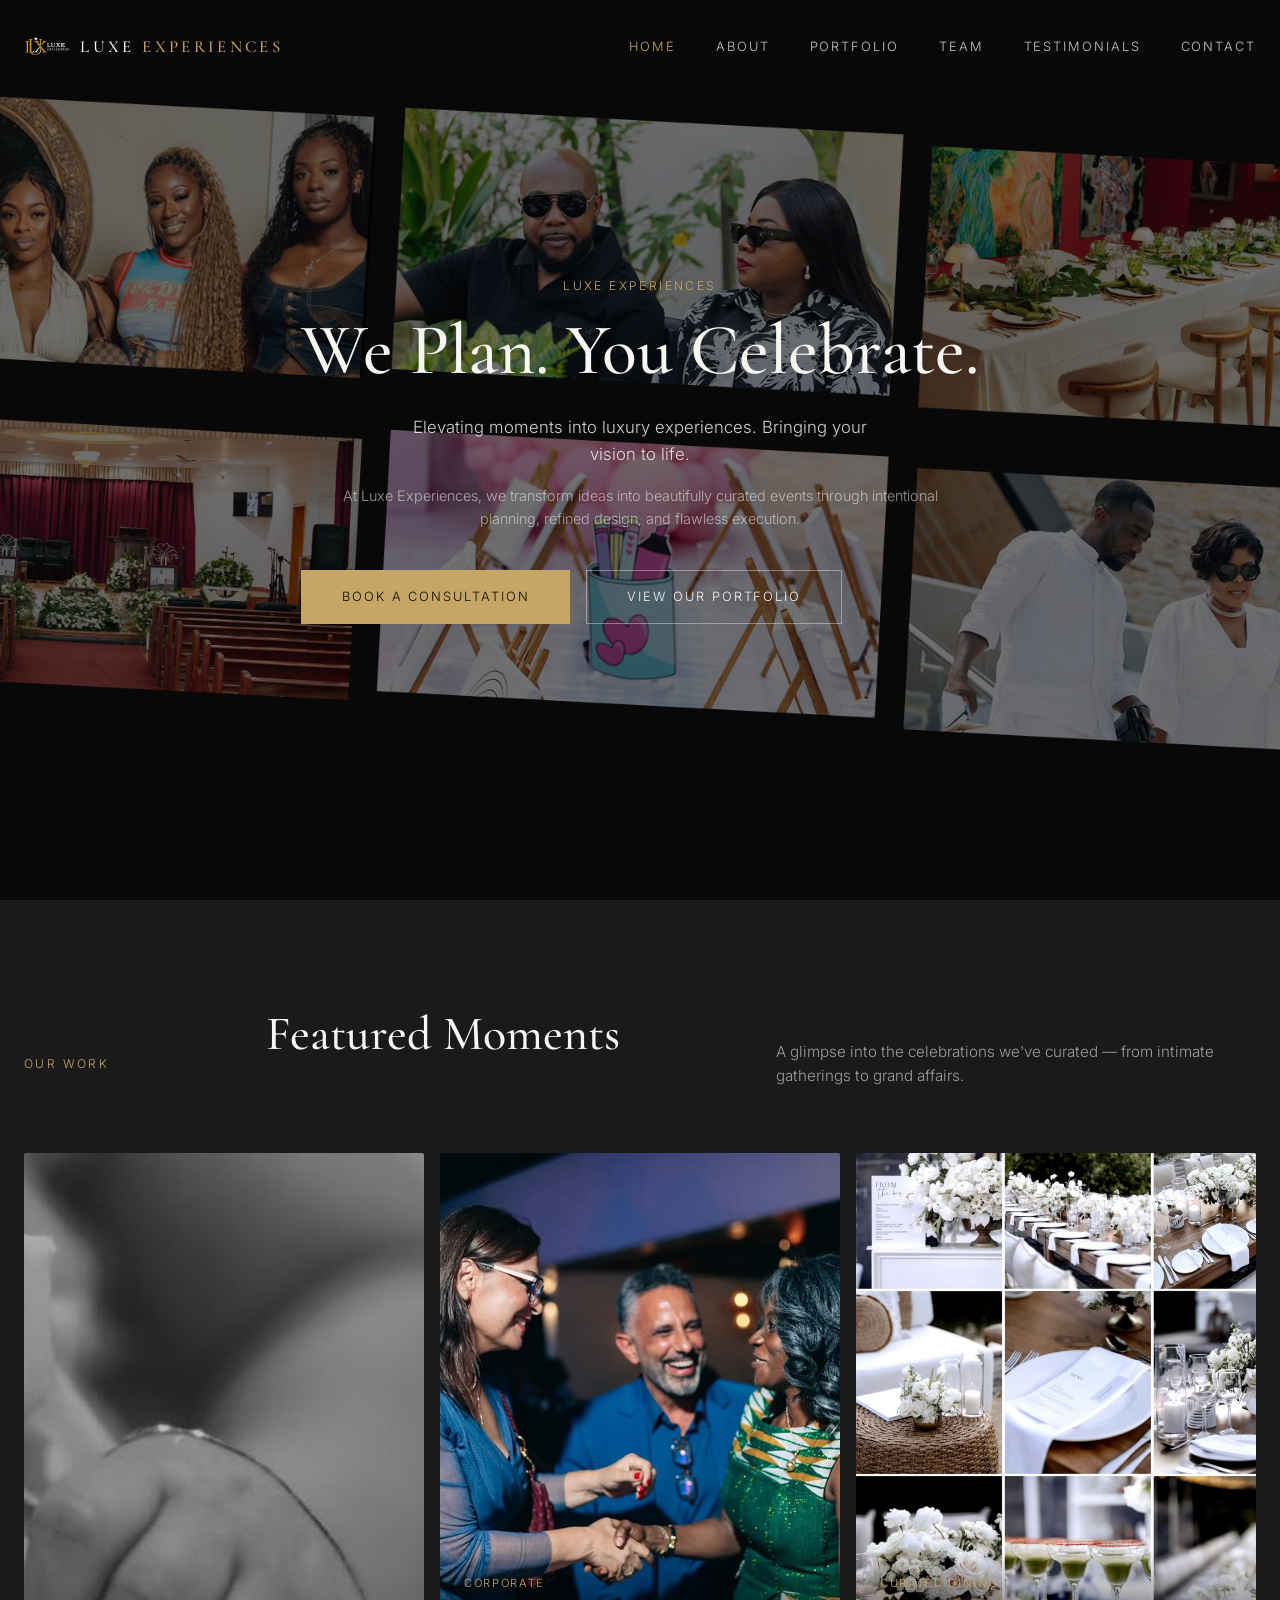
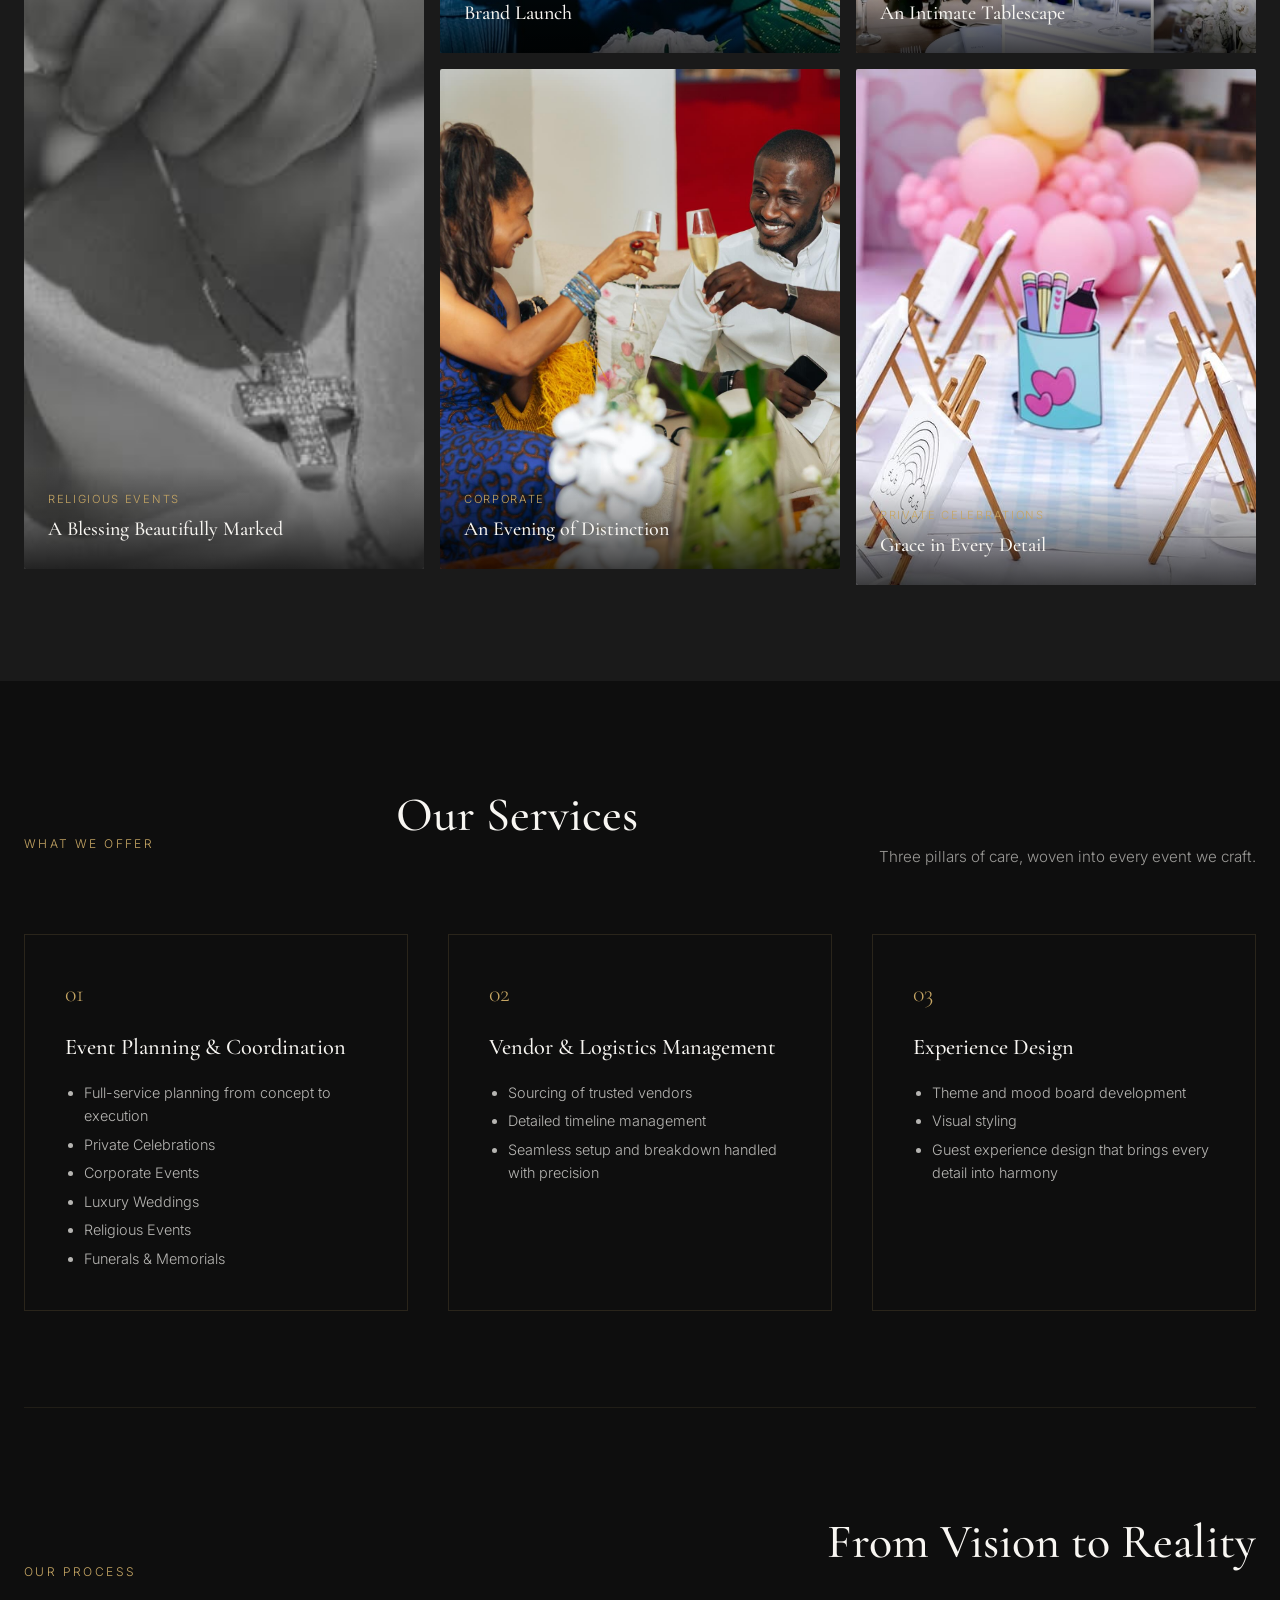
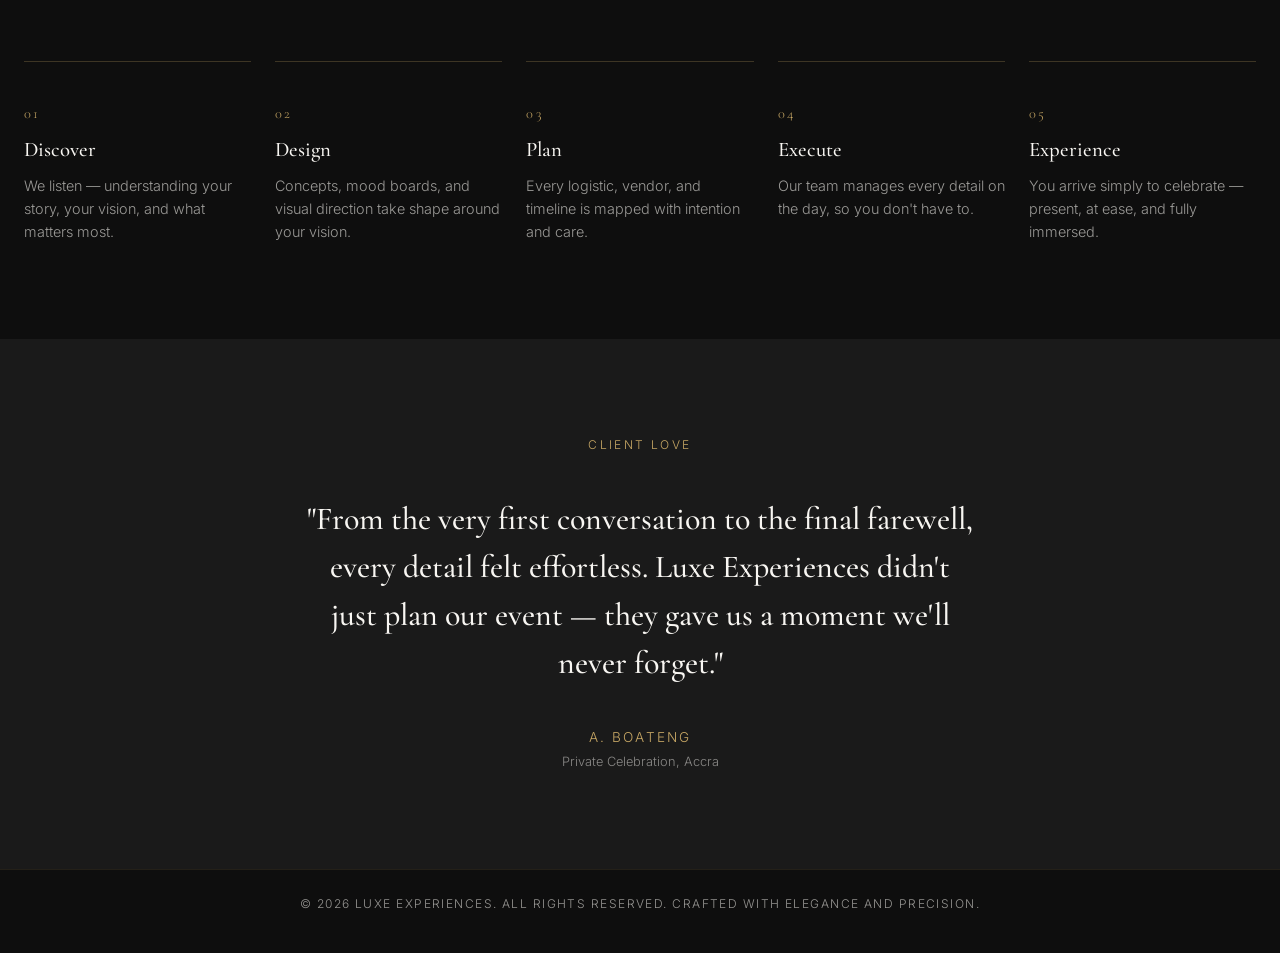
==== index.html @ 65142a52 "first commit" ====
<!DOCTYPE html>
<html lang="en">
<head>
  <meta charset="UTF-8">
  <meta name="viewport" content="width=device-width, initial-scale=1.0">
  <title>Luxe Experiences | We Plan. You Celebrate.</title>
  <meta name="description" content="Luxe Experiences transforms ideas into beautifully curated events through intentional planning, refined design, and flawless execution.">

  <!-- Fonts -->
  <link rel="preconnect" href="https://fonts.googleapis.com">
  <link rel="preconnect" href="https://fonts.gstatic.com" crossorigin>
  <link href="https://fonts.googleapis.com/css2?family=Cormorant+Garamond:wght@400;500;600&family=Inter:wght@300;400;500&display=swap" rel="stylesheet">

  <link rel="stylesheet" href="styles.css">
</head>
<body>

  <!-- NAVIGATION -->
  <header class="navbar" id="navbar">
    <div class="navbar__inner">
      <a href="index.html" class="navbar__logo" aria-label="Luxe Experiences Home">
        <img src="images/LUXELOGO1.png" alt="Luxe Experiences logo" class="navbar__logo-image" loading="eager">
        <span class="navbar__logo-text">LUXE <span>EXPERIENCES</span></span>
      </a>

      <nav class="navbar__nav" id="navMenu">
        <a href="index.html" class="navbar__link is-active">Home</a>
        <a href="about.html" class="navbar__link">About</a>
        <a href="portfolio.html" class="navbar__link">Portfolio</a>
        <a href="team.html" class="navbar__link">Team</a>
        <a href="index.html#testimonials" class="navbar__link">Testimonials</a>
        <a href="contact.html" class="navbar__link">Contact</a>
      </nav>

      <button class="navbar__toggle" id="navToggle" aria-label="Toggle menu">
        <span></span>
        <span></span>
        <span></span>
      </button>
    </div>
  </header>

  <!-- HERO -->
  <section class="hero">
    <video class="hero__video" autoplay muted loop playsinline poster="images/BG.png">
      <source src="videos/AQPv0mEoIbwkGEdhAG0GNsvhoDQxmQTvN8kionqGu3mPEhBcvtvPBBYc5bIisBrTfPJji6EHFLo0l4JbeFa99qG6Ncx6GvEp.mp4" type="video/mp4">
    </video>

    <div class="hero__overlay"></div>

    <div class="hero__content">
      <span class="hero__eyebrow">Luxe Experiences</span>
      <h1 class="hero__title">We Plan. You Celebrate.</h1>
      <p class="hero__subtitle">Elevating moments into luxury experiences. Bringing your vision to life.</p>
      <p class="hero__text">At Luxe Experiences, we transform ideas into beautifully curated events through intentional planning, refined design, and flawless execution.</p>

      <div class="hero__actions">
        <a href="https://forms.gle/at1ZU5YXj3wfWJb46" class="btn btn--primary">Book a Consultation</a>
        <a href="portfolio.html" class="btn btn--secondary">View Our Portfolio</a>
      </div>
    </div>
  </section>


  <!-- FEATURED WORK -->
  <section class="featured" id="featured">
    <div class="featured__inner">
      <div class="featured__header">
        <span class="section__eyebrow">Our Work</span>
        <h2 class="section__title">Featured Moments</h2>
        <p class="section__subtitle">A glimpse into the celebrations we've curated — from intimate gatherings to grand affairs.</p>
      </div>

      <div class="featured__grid">
        <a href="portfolio.html" class="featured__item featured__item--large">
          <img src="images/703120519_18089742926361739_6544501770320551749_n.jpg" alt="Elegant christening celebration setup" loading="lazy">
          <div class="featured__caption">
            <span class="featured__category">Religious Events</span>
            <h3 class="featured__title">A Blessing Beautifully Marked</h3>
          </div>
        </a>

        <a href="portfolio.html" class="featured__item">
          <img src="images/621795612_18077921645361739_3605308646657710073_n..jpg" alt="Luxury corporate event setup" loading="lazy">
          <div class="featured__caption">
            <span class="featured__category">Corporate</span>
            <h3 class="featured__title">Brand Launch</h3>
          </div>
        </a>

        <a href="portfolio.html" class="featured__item">
          <img src="images/487748143_18048355586361739_1278227814213707913_n.jpg" alt="Curated luxury dining tablescape" loading="lazy">
          <div class="featured__caption">
            <span class="featured__category">Curated Dining</span>
            <h3 class="featured__title">An Intimate Tablescape</h3>
          </div>
        </a>

        <a href="portfolio.html" class="featured__item">
          <img src="images/631769207_18079591121361739_6747903668986502676_n.jpg" alt="Corporate gala event styling" loading="lazy">
          <div class="featured__caption">
            <span class="featured__category">Corporate</span>
            <h3 class="featured__title">An Evening of Distinction</h3>
          </div>
        </a>

        <a href="portfolio.html" class="featured__item featured__item--large">
          <img src="images/498537667_18052760414361739_2876022836194923137_n..jpg" alt="Soft luxury christening decor" loading="lazy">
          <div class="featured__caption">
            <span class="featured__category">Private Celebrations</span>
            <h3 class="featured__title">Grace in Every Detail</h3>
          </div>
        </a>
      </div>
    </div>
  </section>

  <!-- SERVICES -->
  <section class="services" id="services">
    <div class="services__inner">
      <div class="featured__header">
        <span class="section__eyebrow">What We Offer</span>
        <h2 class="section__title">Our Services</h2>
        <p class="section__subtitle">Three pillars of care, woven into every event we craft.</p>
      </div>

      <div class="services__grid">
        <div class="service__card">
          <span class="service__number">01</span>
          <h3 class="service__title">Event Planning &amp; Coordination</h3>
          <ul class="service__list">
            <li>Full-service planning from concept to execution</li>
            <li>Private Celebrations</li>
            <li>Corporate Events</li>
            <li>Luxury Weddings</li>
            <li>Religious Events</li>
            <li>Funerals &amp; Memorials</li>
          </ul>
        </div>

        <div class="service__card">
          <span class="service__number">02</span>
          <h3 class="service__title">Vendor &amp; Logistics Management</h3>
          <ul class="service__list">
            <li>Sourcing of trusted vendors</li>
            <li>Detailed timeline management</li>
            <li>Seamless setup and breakdown handled with precision</li>
          </ul>
        </div>

        <div class="service__card">
          <span class="service__number">03</span>
          <h3 class="service__title">Experience Design</h3>
          <ul class="service__list">
            <li>Theme and mood board development</li>
            <li>Visual styling</li>
            <li>Guest experience design that brings every detail into harmony</li>
          </ul>
        </div>
      </div>

      <!-- PROCESS TIMELINE -->
      <div class="process">
        <div class="featured__header">
          <span class="section__eyebrow">Our Process</span>
          <h2 class="section__title">From Vision to Reality</h2>
        </div>

        <div class="process__track">
          <div class="process__step">
            <span class="process__index">01</span>
            <h4 class="process__title">Discover</h4>
            <p class="process__text">We listen — understanding your story, your vision, and what matters most.</p>
          </div>

          <div class="process__step">
            <span class="process__index">02</span>
            <h4 class="process__title">Design</h4>
            <p class="process__text">Concepts, mood boards, and visual direction take shape around your vision.</p>
          </div>

          <div class="process__step">
            <span class="process__index">03</span>
            <h4 class="process__title">Plan</h4>
            <p class="process__text">Every logistic, vendor, and timeline is mapped with intention and care.</p>
          </div>

          <div class="process__step">
            <span class="process__index">04</span>
            <h4 class="process__title">Execute</h4>
            <p class="process__text">Our team manages every detail on the day, so you don't have to.</p>
          </div>

          <div class="process__step">
            <span class="process__index">05</span>
            <h4 class="process__title">Experience</h4>
            <p class="process__text">You arrive simply to celebrate — present, at ease, and fully immersed.</p>
          </div>
        </div>
      </div>
    </div>
  </section>

  <!-- CLIENT LOVE -->
  <section class="testimonial" id="testimonials">
    <div class="testimonial__inner">
      <span class="section__eyebrow">Client Love</span>
      <p class="testimonial__quote">
        "From the very first conversation to the final farewell, every detail felt effortless.
        Luxe Experiences didn't just plan our event — they gave us a moment we'll never forget."
      </p>
      <div class="testimonial__author">
        <span class="testimonial__name">A. Boateng</span>
        <span class="testimonial__role">Private Celebration, Accra</span>
      </div>
    </div>
  </section>

  <footer class="site-footer">
    <p class="site-footer__text">© 2026 Luxe Experiences. All rights reserved. Crafted with elegance and precision.</p>
  </footer>

  <script src="script.js"></script>
</body>
</html>
---- styles.css ----
/* ============================
   1. ROOT VARIABLES
============================ */
:root {
  /* Colors */
  --color-bg-dark: #0E0E0E;
  --color-bg-charcoal: #1A1A1A;
  --color-cream: #F8F6F2;
  --color-white: #FFFFFF;
  --color-gold: #C6A664;
  --color-gold-light: #E4D5B7;
  --color-overlay: rgba(0, 0, 0, 0.45);

  /* Typography */
  --font-serif: 'Cormorant Garamond', Georgia, serif;
  --font-sans: 'Inter', -apple-system, sans-serif;

  --fs-eyebrow: 0.75rem;
  --fs-body: 1rem;
  --fs-h1: clamp(2.5rem, 8vw, 4.5rem);
  --fs-h2: clamp(2rem, 5vw, 3rem);

  --tracking-wide: 0.2em;
  --tracking-mid: 0.15em;

  /* Spacing */
  --space-xs: 0.5rem;
  --space-sm: 1rem;
  --space-md: 1.5rem;
  --space-lg: 2.5rem;
  --space-xl: 4rem;
  --space-2xl: 6rem;

  /* Layout */
  --max-width: 1280px;
  --nav-height: 80px;

  /* Transitions */
  --transition-base: 0.3s ease;
  --transition-slow: 0.5s ease;
}

/* ============================
   2. RESET & BASE
============================ */
* {
  margin: 0;
  padding: 0;
  box-sizing: border-box;
}

html {
  scroll-behavior: smooth;
}

body {
  font-family: var(--font-sans);
  font-weight: 300;
  color: var(--color-cream);
  background-color: var(--color-bg-dark);
  line-height: 1.6;
  -webkit-font-smoothing: antialiased;
}

a {
  text-decoration: none;
  color: inherit;
}

img, video {
  display: block;
  max-width: 100%;
}

/* ============================
   3. NAVIGATION BAR
============================ */
.navbar {
  position: fixed;
  top: 0;
  left: 0;
  width: 100%;
  z-index: 1000;
  padding: var(--space-md) 0;
  background: transparent;
  transition: background var(--transition-slow), padding var(--transition-slow);
}

.navbar.scrolled {
  background: rgba(14, 14, 14, 0.92);
  backdrop-filter: blur(8px);
  padding: var(--space-sm) 0;
  box-shadow: 0 1px 0 rgba(198, 166, 100, 0.1);
}

.navbar__inner {
  max-width: var(--max-width);
  margin: 0 auto;
  padding: 0 var(--space-md);
  display: flex;
  align-items: center;
  justify-content: space-between;
}

.navbar__logo {
  display: inline-flex;
  align-items: center;
  gap: 0.65rem;
}

.navbar__logo-image {
  width: auto;
  height: 46px;
  object-fit: contain;
}

.navbar__logo-text {
  font-family: var(--font-serif);
  font-size: 1.05rem;
  letter-spacing: var(--tracking-wide);
  color: var(--color-cream);
  font-weight: 500;
  line-height: 1;
  white-space: nowrap;
}

.navbar__logo-text span {
  color: var(--color-gold);
}

/* Desktop nav links */
.navbar__nav {
  display: none;
  gap: var(--space-lg);
}

.navbar__link {
  font-size: 0.8rem;
  letter-spacing: var(--tracking-mid);
  text-transform: uppercase;
  color: rgba(248, 246, 242, 0.8);
  transition: color var(--transition-base);
  position: relative;
}

.navbar__link::after {
  content: '';
  position: absolute;
  bottom: -4px;
  left: 0;
  width: 0;
  height: 1px;
  background: var(--color-gold);
  transition: width var(--transition-base);
}

.navbar__link:hover {
  color: var(--color-gold);
}

.navbar__link:hover::after {
  width: 100%;
}

.navbar__link.is-active {
  color: var(--color-gold);
}

/* Mobile toggle (hamburger) */
.navbar__toggle {
  display: flex;
  flex-direction: column;
  justify-content: center;
  gap: 5px;
  background: none;
  border: none;
  cursor: pointer;
  width: 28px;
  height: 28px;
  padding: 0;
}

.navbar__toggle span {
  display: block;
  width: 100%;
  height: 1px;
  background: var(--color-cream);
  transition: transform var(--transition-base), opacity var(--transition-base);
}

.navbar__toggle.active span:nth-child(1) {
  transform: translateY(6px) rotate(45deg);
}

.navbar__toggle.active span:nth-child(2) {
  opacity: 0;
}

.navbar__toggle.active span:nth-child(3) {
  transform: translateY(-6px) rotate(-45deg);
}

/* Mobile nav menu */
.navbar__nav.active {
  display: flex;
  flex-direction: column;
  position: absolute;
  top: 100%;
  left: 0;
  width: 100%;
  background: var(--color-bg-dark);
  padding: var(--space-lg) var(--space-md);
  gap: var(--space-md);
  text-align: center;
  border-top: 1px solid rgba(198, 166, 100, 0.15);
}

/* ============================
   4. HERO SECTION
============================ */
.hero {
  position: relative;
  height: 100vh;
  width: 100%;
  overflow: hidden;
  display: flex;
  align-items: center;
  justify-content: center;
}

.hero__video {
  position: absolute;
  inset: 0;
  width: 100%;
  height: 100%;
  object-fit: cover;
}

.hero__overlay {
  position: absolute;
  inset: 0;
  background: var(--color-overlay);
}

.hero__content {
  position: relative;
  z-index: 2;
  text-align: center;
  padding: 0 var(--space-md);
  max-width: 800px;
  display: flex;
  flex-direction: column;
  align-items: center;
}

.hero__eyebrow {
  font-size: var(--fs-eyebrow);
  letter-spacing: var(--tracking-wide);
  text-transform: uppercase;
  color: var(--color-gold);
  margin-bottom: var(--space-sm);
}

.hero__title {
  font-family: var(--font-serif);
  font-size: var(--fs-h1);
  font-weight: 500;
  line-height: 1.1;
  color: var(--color-cream);
  margin-bottom: var(--space-md);
}

.hero__subtitle {
  font-size: 1.05rem;
  color: rgba(248, 246, 242, 0.85);
  max-width: 500px;
  margin-bottom: var(--space-sm);
}

.hero__text {
  font-size: 0.9rem;
  font-weight: 300;
  color: rgba(248, 246, 242, 0.6);
  max-width: 600px;
  margin-bottom: var(--space-lg);
}

.hero__actions {
  display: flex;
  flex-direction: column;
  gap: var(--space-sm);
  width: 100%;
  max-width: 320px;
}

/* ============================
   5. BUTTONS
============================ */
.btn {
  display: inline-block;
  padding: var(--space-sm) var(--space-lg);
  font-size: 0.8rem;
  letter-spacing: var(--tracking-mid);
  text-transform: uppercase;
  text-align: center;
  border: 1px solid transparent;
  cursor: pointer;
  transition: all var(--transition-base);
}

.btn--primary {
  background: var(--color-gold);
  color: var(--color-bg-dark);
}

.btn--primary:hover {
  background: var(--color-gold-light);
}

.btn--secondary {
  border-color: rgba(248, 246, 242, 0.4);
  color: var(--color-cream);
}

.btn--secondary:hover {
  border-color: var(--color-gold);
  color: var(--color-gold);
}

/* ============================
   6. SECTION HEADERS (shared)
============================ */
.section__eyebrow {
  display: block;
  font-size: var(--fs-eyebrow);
  letter-spacing: var(--tracking-wide);
  text-transform: uppercase;
  color: var(--color-gold);
  margin-bottom: var(--space-sm);
}

.section__title {
  font-family: var(--font-serif);
  font-size: var(--fs-h2);
  font-weight: 500;
  color: var(--color-cream);
  margin-bottom: var(--space-sm);
}

.section__subtitle {
  font-size: 0.95rem;
  font-weight: 300;
  color: rgba(248, 246, 242, 0.6);
  max-width: 480px;
}

/* ============================
   7. FEATURED WORK
============================ */
.featured {
  padding: var(--space-2xl) 0;
  background: var(--color-bg-charcoal);
}

.featured__inner {
  max-width: var(--max-width);
  margin: 0 auto;
  padding: 0 var(--space-md);
}

.featured__header {
  margin-bottom: var(--space-xl);
  text-align: center;
  display: flex;
  flex-direction: column;
  align-items: center;
}

.featured__grid {
  display: grid;
  grid-template-columns: 1fr;
  gap: var(--space-sm);
}

.featured__item {
  position: relative;
  display: block;
  overflow: hidden;
  aspect-ratio: 4 / 5;
  border-radius: 2px;
}

.featured__item img {
  width: 100%;
  height: 100%;
  object-fit: cover;
  transition: transform 0.6s ease;
}

.featured__item:hover img {
  transform: scale(1.05);
}

.featured__caption {
  position: absolute;
  inset: auto 0 0 0;
  padding: var(--space-md);
  background: linear-gradient(to top, rgba(0,0,0,0.75) 0%, transparent 100%);
}

.featured__category {
  display: block;
  font-size: 0.7rem;
  letter-spacing: var(--tracking-mid);
  text-transform: uppercase;
  color: var(--color-gold);
  margin-bottom: 0.25rem;
}

.featured__title {
  font-family: var(--font-serif);
  font-size: 1.25rem;
  font-weight: 500;
  color: var(--color-cream);
}

/* ============================
   7b. SHOWCASE COLLAGE (Eye of Videography style)
============================ */
.showcase {
  position: relative;
  padding: var(--space-2xl) 0;
  background: var(--color-bg-charcoal);
  overflow: hidden;
}

.showcase__grid {
  display: grid;
  grid-template-columns: repeat(2, 1fr);
  gap: var(--space-md) var(--space-sm);
  max-width: var(--max-width);
  margin: 0 auto;
  padding: 0 var(--space-md);
}

.showcase__item {
  position: relative;
  aspect-ratio: 4 / 3;
  overflow: hidden;
  border-radius: 2px;
  box-shadow: 0 12px 30px rgba(0, 0, 0, 0.35);
}

.showcase__item img {
  width: 100%;
  height: 100%;
  object-fit: cover;
  transition: transform 0.6s ease;
}

.showcase__item:hover img {
  transform: scale(1.04);
}

/* Subtle alternating tilt for a curated, candid feel */
.showcase__item:nth-child(odd) {
  transform: rotate(-1.2deg);
}

.showcase__item:nth-child(even) {
  transform: rotate(1.2deg);
}

.showcase__overlay {
  position: relative;
  z-index: 2;
  text-align: center;
  max-width: 640px;
  margin: calc(var(--space-2xl) * -1) auto var(--space-2xl);
  padding: var(--space-lg) var(--space-md);
  display: flex;
  flex-direction: column;
  align-items: center;
  pointer-events: none;
}

.showcase__overlay > * {
  pointer-events: auto;
}

.showcase__title {
  font-family: var(--font-serif);
  font-size: clamp(1.75rem, 6vw, 3rem);
  font-weight: 600;
  color: var(--color-cream);
  margin-bottom: var(--space-sm);
  text-shadow: 0 2px 16px rgba(0, 0, 0, 0.6);
}

.showcase__title em {
  font-style: italic;
  color: var(--color-gold);
}

.showcase__subtitle {
  font-size: 0.85rem;
  letter-spacing: var(--tracking-mid);
  text-transform: uppercase;
  color: rgba(248, 246, 242, 0.85);
  margin-bottom: var(--space-md);
  text-shadow: 0 2px 12px rgba(0, 0, 0, 0.6);
}

.showcase__cta {
  background: var(--color-cream);
  color: var(--color-bg-dark);
}

.showcase__cta:hover {
  background: var(--color-gold);
}

/* ============================
   8. SERVICES
============================ */
.services {
  padding: var(--space-2xl) 0;
  background: var(--color-bg-dark);
}

.services__inner {
  max-width: var(--max-width);
  margin: 0 auto;
  padding: 0 var(--space-md);
}

.services__grid {
  display: grid;
  grid-template-columns: 1fr;
  gap: var(--space-lg);
  margin-top: var(--space-xl);
}

.service__card {
  padding: var(--space-lg);
  border: 1px solid rgba(198, 166, 100, 0.15);
  transition: border-color var(--transition-base);
}

.service__card:hover {
  border-color: rgba(198, 166, 100, 0.4);
}

.service__number {
  display: block;
  font-family: var(--font-serif);
  font-size: 1.5rem;
  color: var(--color-gold);
  margin-bottom: var(--space-sm);
}

.service__title {
  font-family: var(--font-serif);
  font-size: 1.4rem;
  font-weight: 500;
  color: var(--color-cream);
  margin-bottom: var(--space-sm);
}

.service__text {
  font-size: 0.9rem;
  font-weight: 300;
  color: rgba(248, 246, 242, 0.6);
}

.service__list {
  list-style: disc;
  padding-left: 1.2rem;
  margin: 0;
  color: rgba(248, 246, 242, 0.72);
  font-size: 0.9rem;
  font-weight: 300;
}

.service__list li + li {
  margin-top: 0.35rem;
}

/* ============================
   9. PROCESS TIMELINE
============================ */
.process {
  margin-top: var(--space-2xl);
  padding-top: var(--space-2xl);
  border-top: 1px solid rgba(198, 166, 100, 0.1);
}

.process__track {
  display: grid;
  grid-template-columns: 1fr;
  gap: var(--space-lg);
  margin-top: var(--space-xl);
}

.process__step {
  position: relative;
  padding-left: var(--space-lg);
  border-left: 1px solid rgba(198, 166, 100, 0.25);
  padding-bottom: var(--space-md);
}

.process__step:last-child {
  padding-bottom: 0;
}

.process__index {
  display: block;
  font-family: var(--font-serif);
  font-size: 0.9rem;
  letter-spacing: var(--tracking-mid);
  color: var(--color-gold);
  margin-bottom: var(--space-xs);
}

.process__title {
  font-family: var(--font-serif);
  font-size: 1.3rem;
  font-weight: 500;
  color: var(--color-cream);
  margin-bottom: var(--space-xs);
}

.process__text {
  font-size: 0.9rem;
  font-weight: 300;
  color: rgba(248, 246, 242, 0.6);
  max-width: 480px;
}

/* ============================
   10. CLIENT LOVE / TESTIMONIAL
============================ */
.testimonial {
  padding: var(--space-2xl) 0;
  background: var(--color-bg-charcoal);
  text-align: center;
}

.testimonial__inner {
  max-width: 720px;
  margin: 0 auto;
  padding: 0 var(--space-md);
  display: flex;
  flex-direction: column;
  align-items: center;
}

.testimonial__quote {
  font-family: var(--font-serif);
  font-size: clamp(1.25rem, 4vw, 2rem);
  font-weight: 500;
  line-height: 1.5;
  color: var(--color-cream);
  margin: var(--space-md) 0 var(--space-lg);
}

.testimonial__author {
  display: flex;
  flex-direction: column;
  gap: 0.25rem;
}

.testimonial__name {
  font-size: 0.85rem;
  letter-spacing: var(--tracking-mid);
  text-transform: uppercase;
  color: var(--color-gold);
}

.testimonial__role {
  font-size: 0.8rem;
  font-weight: 300;
  color: rgba(248, 246, 242, 0.5);
}

/* ============================
   11. PAGE HERO (sub-pages) — Video Background
============================ */
.page-hero {
  position: relative;
  height: 60vh;
  min-height: 420px;
  width: 100%;
  overflow: hidden;
  display: flex;
  align-items: center;
  justify-content: center;
  text-align: center;
  background: var(--color-bg-charcoal);
}

.page-hero__video {
  position: absolute;
  inset: 0;
  width: 100%;
  height: 100%;
  object-fit: cover;
}

.page-hero__overlay {
  position: absolute;
  inset: 0;
  background: var(--color-overlay);
}

.page-hero__inner {
  position: relative;
  z-index: 2;
  max-width: 720px;
  margin: 0 auto;
  padding: 0 var(--space-md);
  display: flex;
  flex-direction: column;
  align-items: center;
}

.page-hero__title {
  font-family: var(--font-serif);
  font-size: var(--fs-h1);
  font-weight: 500;
  color: var(--color-cream);
  margin: var(--space-sm) 0;
}

.page-hero__text {
  font-size: 0.95rem;
  font-weight: 300;
  color: rgba(248, 246, 242, 0.85);
  max-width: 520px;
}

/* ============================
   12. VISION & MISSION
============================ */
.vm {
  padding: var(--space-2xl) 0;
  background: var(--color-bg-dark);
}

.vm__inner {
  max-width: var(--max-width);
  margin: 0 auto;
  padding: 0 var(--space-md);
  display: flex;
  flex-direction: column;
  gap: var(--space-xl);
}

.vm__card {
  flex: 1;
}

.vm__text {
  font-family: var(--font-serif);
  font-size: clamp(1.1rem, 3vw, 1.5rem);
  font-weight: 500;
  color: var(--color-cream);
  line-height: 1.5;
  margin-top: var(--space-sm);
}

.vm__divider {
  width: 100%;
  height: 1px;
  background: rgba(198, 166, 100, 0.15);
}

/* ============================
   13. THE WHY
============================ */
.why {
  padding: var(--space-2xl) 0;
  background: var(--color-bg-charcoal);
  text-align: center;
}

.why__inner {
  max-width: 720px;
  margin: 0 auto;
  padding: 0 var(--space-md);
  display: flex;
  flex-direction: column;
  align-items: center;
}

.why__quote {
  font-family: var(--font-serif);
  font-size: clamp(1.5rem, 5vw, 2.5rem);
  font-weight: 500;
  font-style: italic;
  color: var(--color-gold);
  margin: var(--space-sm) 0 var(--space-md);
}

.why__subtitle {
  max-width: 600px;
}

/* ============================
   13b. MEET THE TEAM CTA (About page)
============================ */
.values {
  padding: var(--space-2xl) 0;
  background: var(--color-bg-dark);
}

.values__inner {
  max-width: var(--max-width);
  margin: 0 auto;
  padding: 0 var(--space-md);
  text-align: center;
}

.values__subtitle {
  max-width: 560px;
  margin: 0 auto;
}

.values__grid {
  display: grid;
  grid-template-columns: 1fr;
  gap: var(--space-sm);
  margin-top: var(--space-xl);
}

.values__card {
  padding: var(--space-md);
  border: 1px solid rgba(198, 166, 100, 0.18);
  color: var(--color-cream);
  font-family: var(--font-serif);
  font-size: 1.15rem;
  letter-spacing: 0.08em;
  text-transform: uppercase;
}

.team-cta {
  padding: var(--space-2xl) 0;
  background: var(--color-bg-dark);
  text-align: center;
}

.team-cta__inner {
  max-width: 600px;
  margin: 0 auto;
  padding: 0 var(--space-md);
  display: flex;
  flex-direction: column;
  align-items: center;
}

.team-cta__subtitle {
  margin: 0 auto var(--space-lg);
  text-align: center;
}

/* ============================
   14. TEAM
============================ */
.team {
  padding: var(--space-2xl) 0;
  background: var(--color-bg-dark);
}

.team__inner {
  max-width: var(--max-width);
  margin: 0 auto;
  padding: 0 var(--space-md);
}

.team__grid {
  display: grid;
  grid-template-columns: 1fr;
  gap: var(--space-xl);
  margin-top: var(--space-xl);
}

.team__card {
  text-align: center;
}

.team__photo {
  aspect-ratio: 1 / 1;
  overflow: hidden;
  border-radius: 2px;
  margin-bottom: var(--space-md);
}

.team__photo img {
  width: 100%;
  height: 100%;
  object-fit: cover;
  filter: grayscale(15%);
  transition: filter var(--transition-base);
}

.team__card:hover .team__photo img {
  filter: grayscale(0%);
}

.team__name {
  font-family: var(--font-serif);
  font-size: 1.25rem;
  font-weight: 500;
  color: var(--color-cream);
  margin-bottom: 0.25rem;
}

.team__role {
  font-size: 0.8rem;
  letter-spacing: var(--tracking-mid);
  text-transform: uppercase;
  color: var(--color-gold);
}

/* ============================
   15. FILTER BAR
============================ */
.filter-bar {
  padding: var(--space-lg) 0;
  background: var(--color-bg-dark);
  border-bottom: 1px solid rgba(198, 166, 100, 0.1);
  position: sticky;
  top: var(--nav-height);
  z-index: 50;
}

.filter-bar__inner {
  max-width: var(--max-width);
  margin: 0 auto;
  padding: 0 var(--space-md);
  display: flex;
  gap: var(--space-sm);
  overflow-x: auto;
  scrollbar-width: none;
}

.filter-bar__inner::-webkit-scrollbar {
  display: none;
}

.filter-btn {
  flex-shrink: 0;
  padding: 0.6rem 1.25rem;
  font-size: 0.75rem;
  letter-spacing: var(--tracking-mid);
  text-transform: uppercase;
  color: rgba(248, 246, 242, 0.6);
  background: transparent;
  border: 1px solid rgba(198, 166, 100, 0.2);
  border-radius: 999px;
  cursor: pointer;
  transition: all var(--transition-base);
  white-space: nowrap;
}

.filter-btn:hover {
  color: var(--color-cream);
  border-color: rgba(198, 166, 100, 0.5);
}

.filter-btn.is-active {
  background: var(--color-gold);
  color: var(--color-bg-dark);
  border-color: var(--color-gold);
}

/* ============================
   16. GALLERY
============================ */
.gallery {
  padding: var(--space-2xl) 0;
  background: var(--color-bg-dark);
}

.gallery__grid {
  max-width: var(--max-width);
  margin: 0 auto;
  padding: 0 var(--space-md);
  display: grid;
  grid-template-columns: 1fr;
  gap: var(--space-sm);
}

.gallery__item {
  opacity: 1;
  transform: scale(1);
  transition: opacity var(--transition-slow), transform var(--transition-slow);
}

.gallery__item.is-hidden {
  display: none;
}

.gallery__link {
  position: relative;
  display: block;
  overflow: hidden;
  aspect-ratio: 4 / 5;
  border-radius: 2px;
}

.gallery__link img {
  width: 100%;
  height: 100%;
  object-fit: cover;
  transition: transform 0.6s ease;
}

.gallery__link:hover img {
  transform: scale(1.05);
}

.gallery__caption {
  position: absolute;
  inset: auto 0 0 0;
  padding: var(--space-md);
  background: linear-gradient(to top, rgba(0,0,0,0.75) 0%, transparent 100%);
}

.gallery__empty {
  display: none;
  text-align: center;
  padding: var(--space-xl) var(--space-md);
  color: rgba(248, 246, 242, 0.5);
  font-size: 0.9rem;
}

.gallery__empty.is-visible {
  display: block;
}

/* ============================
   17. PROJECT DETAIL
============================ */
.project-detail {
  padding: var(--space-2xl) 0;
  background: var(--color-bg-charcoal);
  scroll-margin-top: var(--nav-height);
}

.project-detail__inner {
  max-width: var(--max-width);
  margin: 0 auto;
  padding: 0 var(--space-md);
}

.project-detail__grid {
  display: grid;
  grid-template-columns: 1fr;
  gap: var(--space-lg);
  margin-top: var(--space-xl);
}

.project-detail__image {
  width: 100%;
  border-radius: 2px;
  object-fit: cover;
  aspect-ratio: 4 / 3;
}

.project-detail__heading {
  font-family: var(--font-serif);
  font-size: 1.15rem;
  font-weight: 500;
  color: var(--color-gold);
  margin-bottom: var(--space-xs);
  margin-top: var(--space-md);
}

.project-detail__heading:first-child {
  margin-top: 0;
}

.project-detail__text {
  font-size: 0.9rem;
  font-weight: 300;
  color: rgba(248, 246, 242, 0.7);
}

/* ============================
   18. CONTACT
============================ */
.contact {
  padding: var(--space-2xl) 0;
  background: var(--color-bg-dark);
}

.contact__inner {
  max-width: var(--max-width);
  margin: 0 auto;
  padding: 0 var(--space-md);
  display: grid;
  grid-template-columns: 1fr;
  gap: var(--space-2xl);
}

/* Consultation CTA */
.contact__form-wrap {
  display: flex;
  flex-direction: column;
  align-items: flex-start;
}

.contact__lead {
  margin: var(--space-sm) 0 var(--space-lg);
  max-width: 480px;
}

.contact__cta {
  border: none;
}
.contact__details {
  display: flex;
  flex-direction: column;
  gap: var(--space-lg);
  padding-top: var(--space-lg);
  border-top: 1px solid rgba(198, 166, 100, 0.1);
}

.contact__block {
  display: flex;
  flex-direction: column;
  gap: 0.5rem;
}

.contact__text {
  font-size: 0.95rem;
  font-weight: 300;
  color: rgba(248, 246, 242, 0.7);
  line-height: 1.6;
}

.contact__link {
  color: rgba(248, 246, 242, 0.7);
  transition: color var(--transition-base);
}

.contact__link:hover {
  color: var(--color-gold);
}

.contact__social-link {
  display: inline-flex;
  align-items: center;
  gap: 0.5rem;
}

.contact__social-icon {
  width: 1rem;
  height: 1rem;
  fill: currentColor;
  flex: 0 0 auto;
}

.contact__map {
  width: 100%;
  aspect-ratio: 4 / 3;
  border-radius: 2px;
  overflow: hidden;
  filter: grayscale(60%) invert(92%) contrast(85%);
}

/* ============================
   15. SITE FOOTER
============================ */
.site-footer {
  padding: var(--space-md) var(--space-md) var(--space-lg);
  background: var(--color-bg-dark);
  border-top: 1px solid rgba(198, 166, 100, 0.12);
  text-align: center;
}

.site-footer__text {
  font-size: 0.75rem;
  letter-spacing: 0.12em;
  text-transform: uppercase;
  color: rgba(248, 246, 242, 0.58);
}

/* ============================
   19. RESPONSIVE - TABLET & UP (768px+)
============================ */
@media (min-width: 768px) {
  /* Navigation */
  .navbar__nav {
    display: flex;
  }

  .navbar__toggle {
    display: none;
  }

  .navbar__nav.active {
    position: static;
    flex-direction: row;
    background: transparent;
    padding: 0;
    border: none;
  }

  /* Hero */
  .hero__actions {
    flex-direction: row;
    max-width: none;
  }

  /* Featured Work - 3x2 grid */
  .featured__header {
    text-align: left;
    align-items: flex-start;
    flex-direction: row;
    justify-content: space-between;
    align-items: flex-end;
  }

  .featured__grid {
    grid-template-columns: repeat(3, 1fr);
    grid-template-rows: repeat(2, 1fr);
  }

  .featured__item--large {
    grid-column: span 1;
    grid-row: span 2;
    aspect-ratio: auto;
  }

  .featured__item:not(.featured__item--large) {
    aspect-ratio: 4 / 5;
  }

  /* Showcase Collage - 3x2 grid */
  .showcase__grid {
    grid-template-columns: repeat(3, 1fr);
  }

  .showcase__overlay {
    margin-top: calc(var(--space-2xl) * -1.4);
  }

  /* Services & Process */
  .services__grid {
    grid-template-columns: repeat(3, 1fr);
  }

  .process__track {
    grid-template-columns: repeat(5, 1fr);
    gap: var(--space-md);
  }

  .process__step {
    padding-left: 0;
    padding-top: var(--space-lg);
    padding-bottom: 0;
    border-left: none;
    border-top: 1px solid rgba(198, 166, 100, 0.25);
  }

  /* About */
  .vm__inner {
    flex-direction: row;
    align-items: center;
  }

  .vm__divider {
    width: 1px;
    height: 100px;
  }

  .team__grid {
    grid-template-columns: repeat(3, 1fr);
  }

  /* Portfolio */
  .gallery__grid {
    grid-template-columns: repeat(3, 1fr);
  }

  .project-detail__grid {
    grid-template-columns: 1fr 1fr;
    align-items: start;
  }

  /* Contact */
  .contact__inner {
    grid-template-columns: 1.4fr 1fr;
    gap: var(--space-2xl);
  }

  .form__row {
    grid-template-columns: 1fr 1fr;
  }

  .contact__details {
    border-top: none;
    border-left: 1px solid rgba(198, 166, 100, 0.1);
    padding-top: 0;
    padding-left: var(--space-xl);
  }
}

@media (max-width: 767px) {
  .values {
    padding: var(--space-xl) 0;
  }

  .values__inner {
    padding: 0 var(--space-sm);
  }

  .values__subtitle {
    max-width: 100%;
  }

  .values__grid {
    gap: 0.75rem;
    margin-top: var(--space-lg);
  }

  .values__card {
    padding: var(--space-sm) var(--space-md);
    font-size: 0.95rem;
    letter-spacing: 0.05em;
    line-height: 1.3;
  }
}
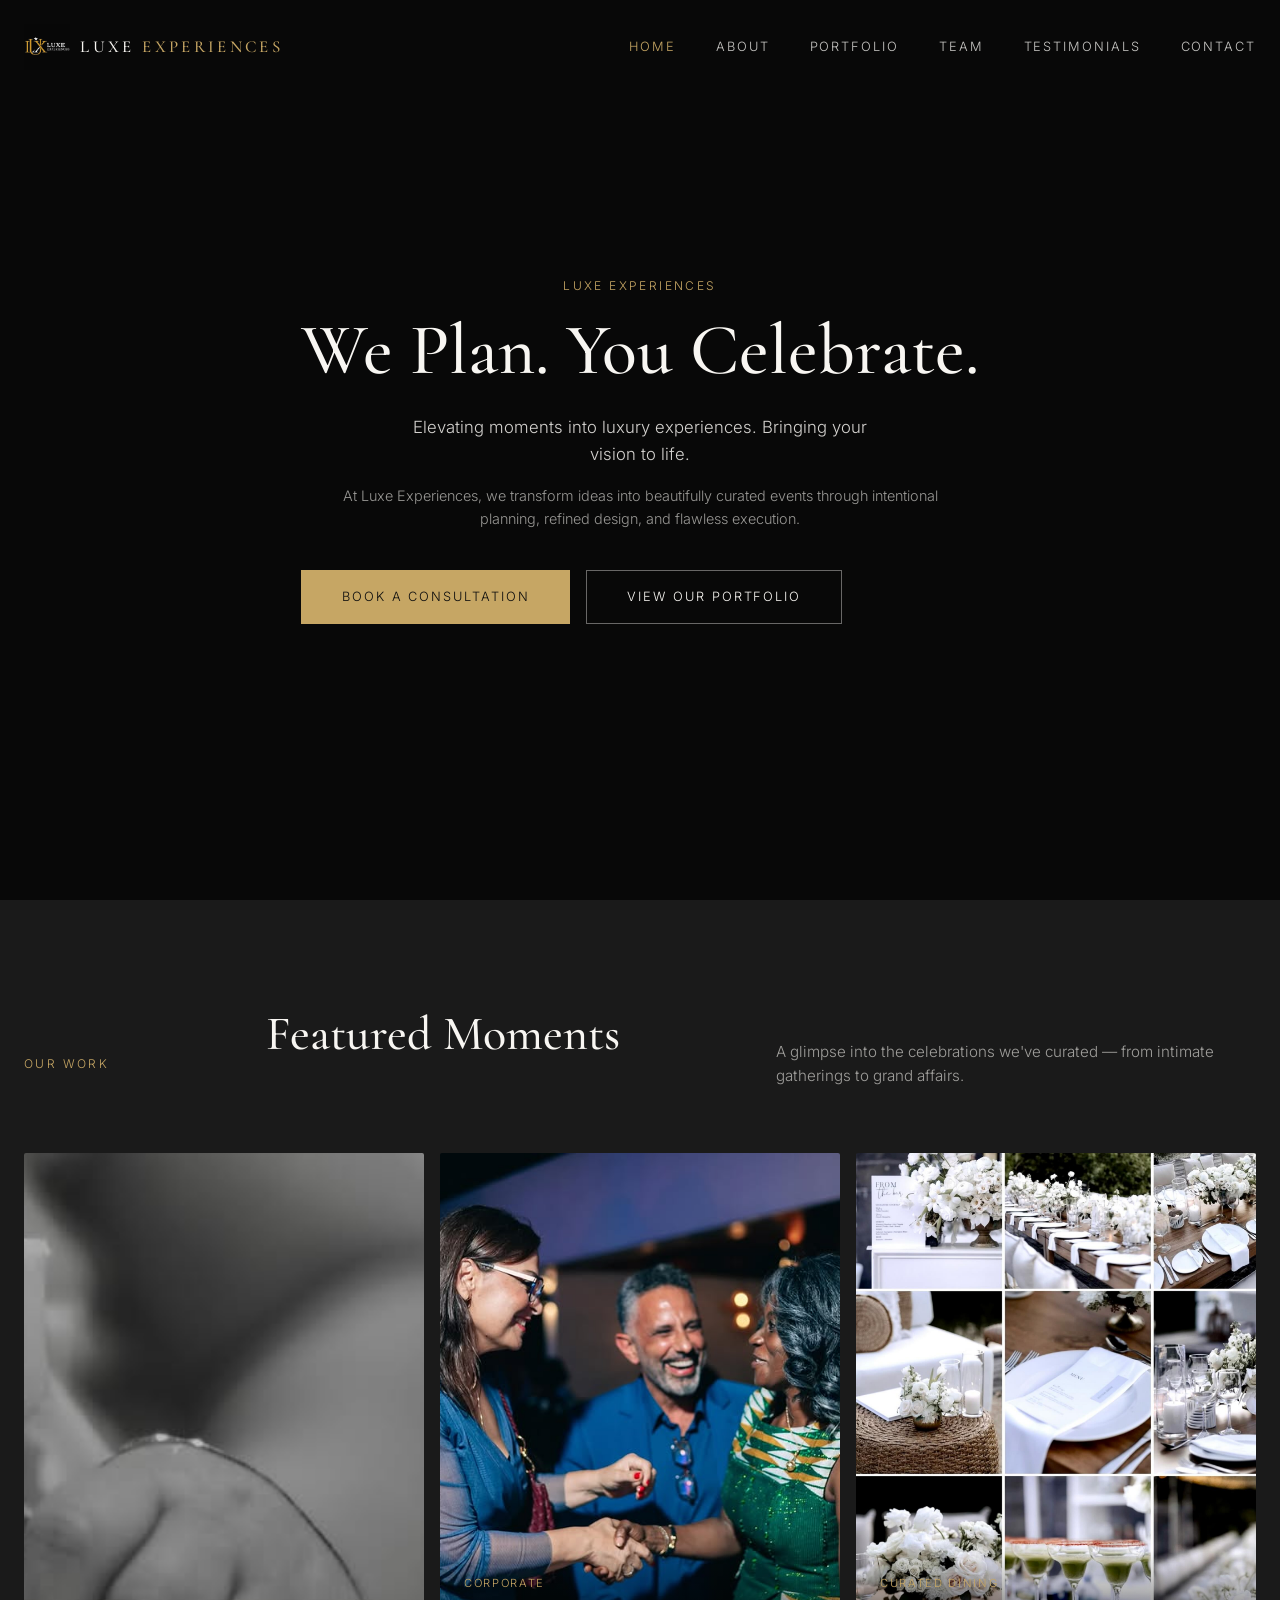
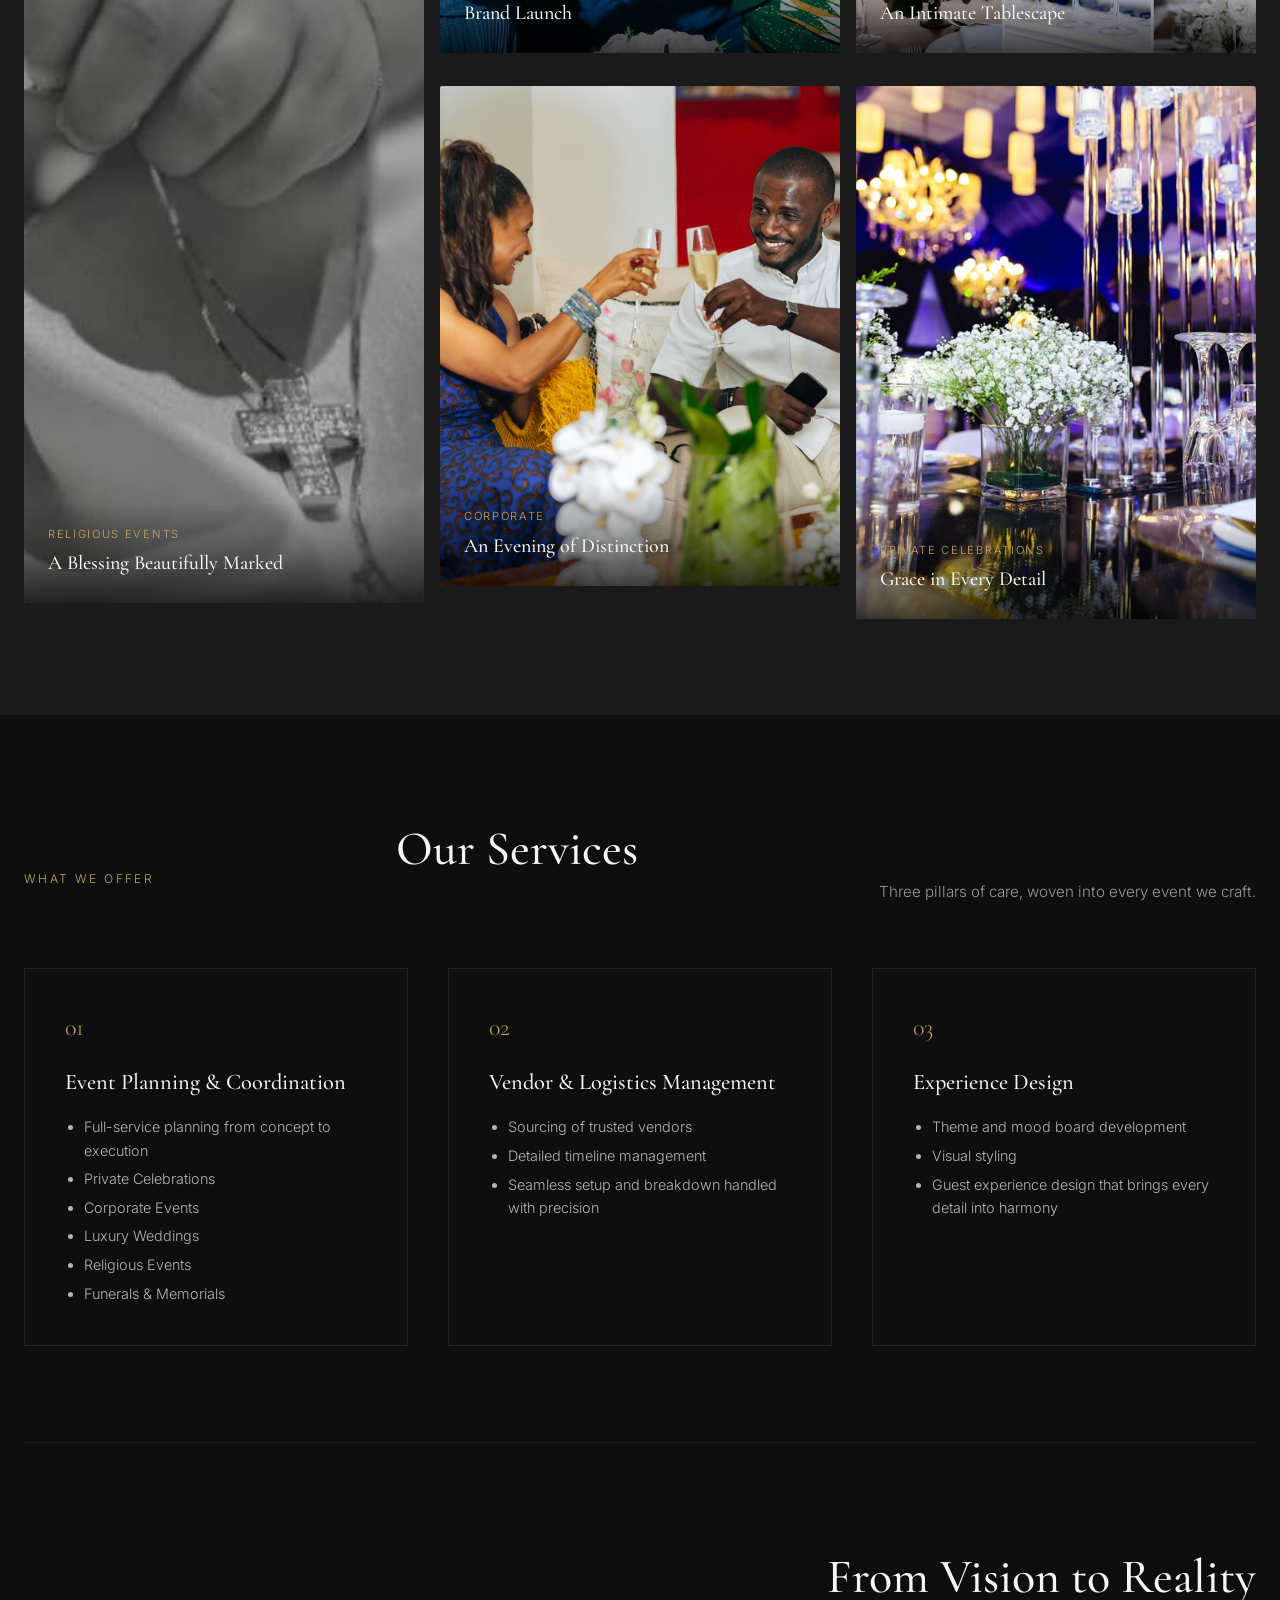
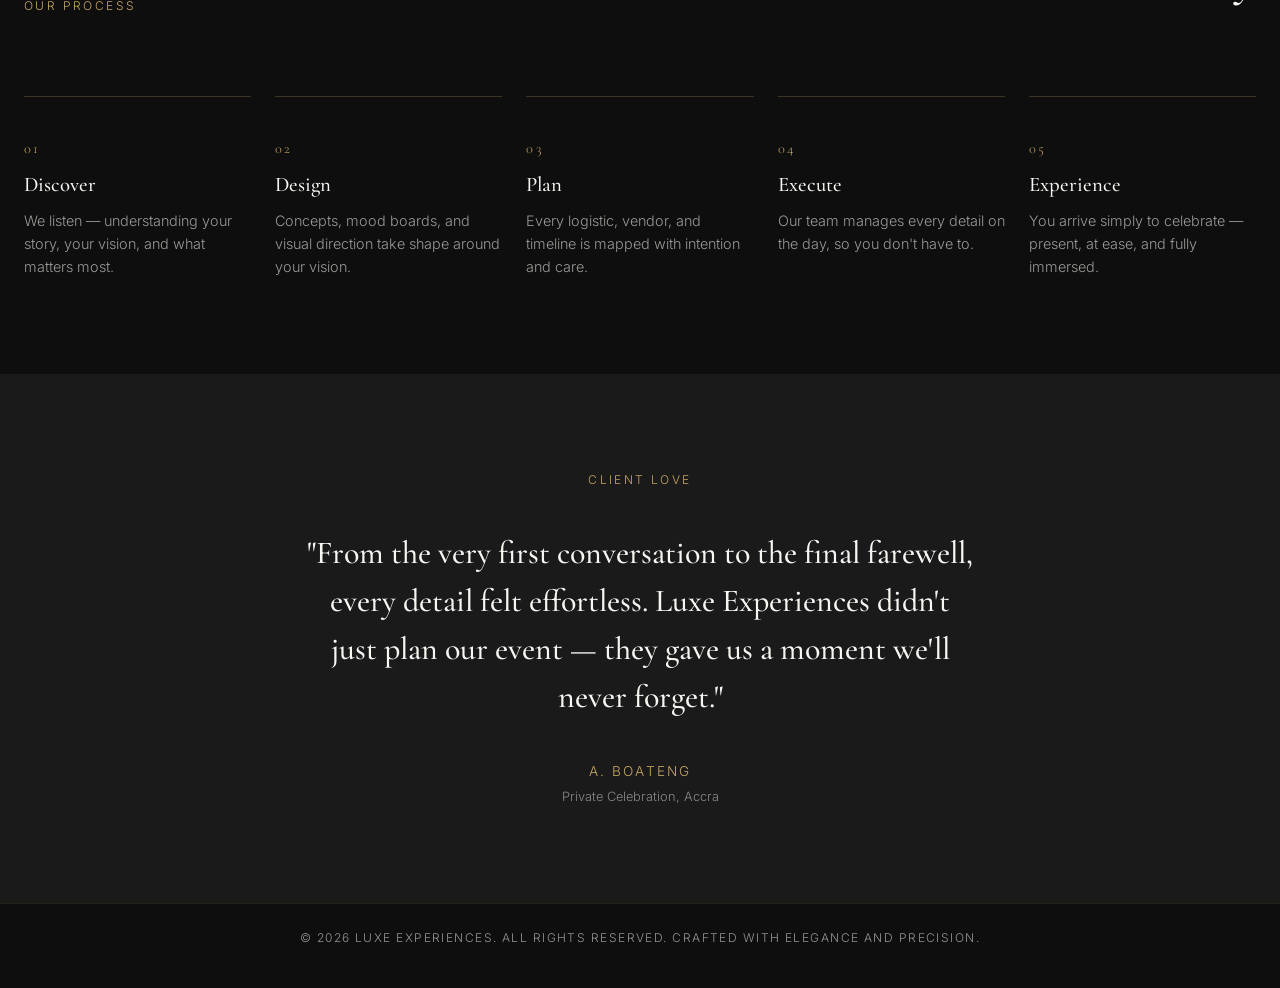
==== commit 3a9a2e26: "update index and portfolio gallery with new assests" ====
--- a/index.html
+++ b/index.html
@@ -42,7 +42,7 @@
 
   <!-- HERO -->
   <section class="hero">
-    <video class="hero__video" autoplay muted loop playsinline poster="images/BG.png">
+    <video class="hero__video" autoplay muted loop playsinline poster="images/hero-poster.jpg">
       <source src="videos/AQPv0mEoIbwkGEdhAG0GNsvhoDQxmQTvN8kionqGu3mPEhBcvtvPBBYc5bIisBrTfPJji6EHFLo0l4JbeFa99qG6Ncx6GvEp.mp4" type="video/mp4">
     </video>
 
@@ -105,7 +105,7 @@
         </a>
 
         <a href="portfolio.html" class="featured__item featured__item--large">
-          <img src="images/498537667_18052760414361739_2876022836194923137_n..jpg" alt="Soft luxury christening decor" loading="lazy">
+          <img src="images/573059355_18069469604361739_8975077208566434472_n.jpg" alt="Soft luxury christening decor" loading="lazy">
           <div class="featured__caption">
             <span class="featured__category">Private Celebrations</span>
             <h3 class="featured__title">Grace in Every Detail</h3>
--- a/styles.css
+++ b/styles.css
@@ -997,11 +997,16 @@
   transition: opacity var(--transition-slow), transform var(--transition-slow);
 }
 
+.gallery__item--carousel {
+  position: relative;
+}
+
 .gallery__item.is-hidden {
   display: none;
 }
 
-.gallery__link {
+.gallery__link,
+.gallery__carousel {
   position: relative;
   display: block;
   overflow: hidden;
@@ -1009,6 +1014,36 @@
   border-radius: 2px;
 }
 
+.gallery__carousel {
+  outline: none;
+}
+
+.gallery__carousel-track {
+  display: flex;
+  height: 100%;
+  overflow-x: auto;
+  scroll-snap-type: x mandatory;
+  scroll-behavior: smooth;
+  -webkit-overflow-scrolling: touch;
+  scrollbar-width: none;
+}
+
+.gallery__carousel-track::-webkit-scrollbar {
+  display: none;
+}
+
+.gallery__slide {
+  flex: 0 0 100%;
+  height: 100%;
+  scroll-snap-align: start;
+}
+
+.gallery__slide img {
+  width: 100%;
+  height: 100%;
+  object-fit: cover;
+}
+
 .gallery__link img {
   width: 100%;
   height: 100%;
@@ -1025,6 +1060,49 @@
   inset: auto 0 0 0;
   padding: var(--space-md);
   background: linear-gradient(to top, rgba(0,0,0,0.75) 0%, transparent 100%);
+  z-index: 2;
+  pointer-events: none;
+}
+
+.gallery__carousel-btn {
+  position: absolute;
+  top: 50%;
+  transform: translateY(-50%);
+  width: 2.75rem;
+  height: 2.75rem;
+  border: 0;
+  border-radius: 999px;
+  background: rgba(10, 10, 10, 0.55);
+  color: var(--color-text-light);
+  font-size: 1.6rem;
+  line-height: 1;
+  display: grid;
+  place-items: center;
+  cursor: pointer;
+  z-index: 3;
+  transition: background-color var(--transition-fast), transform var(--transition-fast), opacity var(--transition-fast);
+}
+
+.gallery__carousel-btn:hover {
+  background: rgba(10, 10, 10, 0.78);
+}
+
+.gallery__carousel-btn:focus-visible {
+  outline: 2px solid var(--color-accent);
+  outline-offset: 2px;
+}
+
+.gallery__carousel-btn--prev {
+  left: var(--space-sm);
+}
+
+.gallery__carousel-btn--next {
+  right: var(--space-sm);
+}
+
+.gallery__carousel-btn.is-disabled {
+  opacity: 0.35;
+  pointer-events: none;
 }
 
 .gallery__empty {
